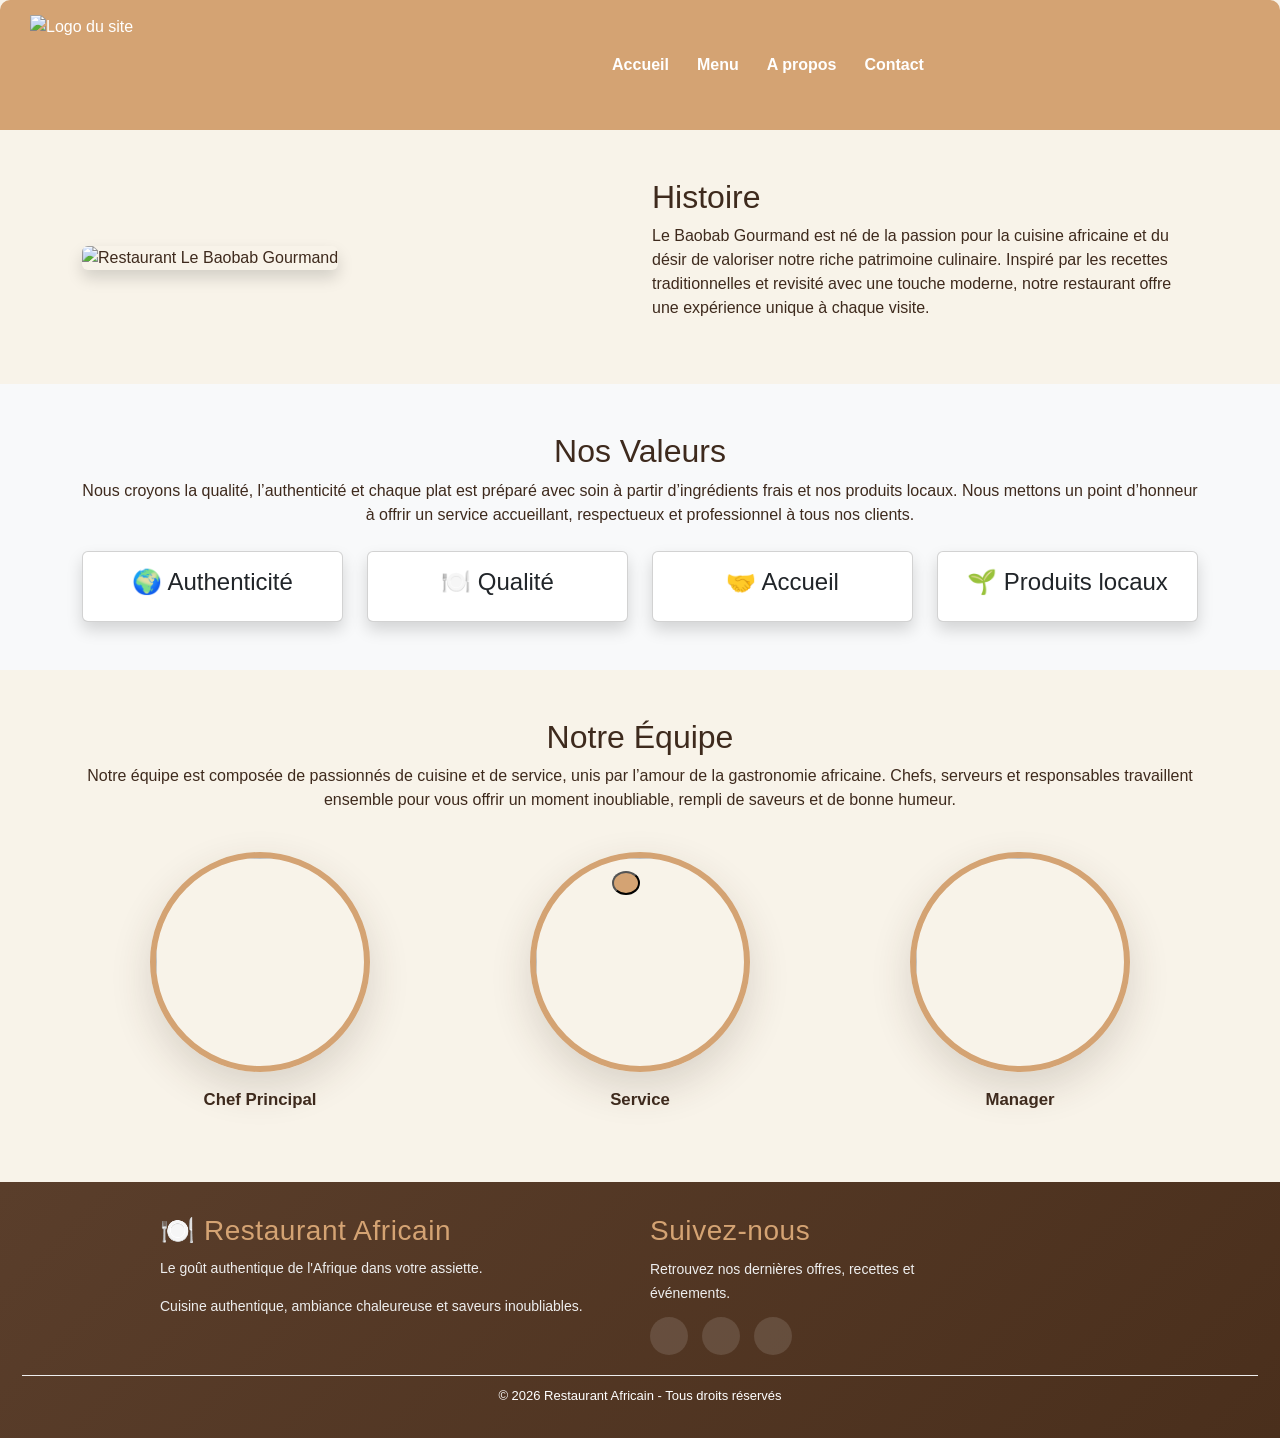
==== about.html @ 463baeea "Add files via upload" ====
<!DOCTYPE html>
<html lang="fr">
<head>
    <meta charset="UTF-8">
    <meta name="viewport" content="width=device-width, initial-scale=1.0">
    <title>Restaurant Africain</title>
    <link href="https://cdn.jsdelivr.net/npm/bootstrap@5.3.0/dist/css/bootstrap.min.css" rel="stylesheet">
    <link rel="stylesheet" href="about.css">
    <link href="https://fonts.googleapis.com/icon?family=Material+Icons" rel="stylesheet">
</head>
<body>
<header class="header">
    <div class="logo">
            <img src="images/logo.png" alt="Logo du site"/>
	</div>
    <nav>
        <a href="index.html">Accueil</a>
        <a href="menu.html">Menu</a>
        <a href="about.html">A propos</a>
        <a href="contact.html">Contact</a>
    </nav>
</header>

<section class="container py-5 histoire-section">
    <div class="row align-items-center">
        <div class="col-md-6">
            <img src="images/resto.jpg" class="img-fluid rounded shadow histoire-img" alt="Restaurant Le Baobab Gourmand">
        </div>
        <div class="col-md-6">
            <h2>Histoire</h2>
            <p>Le Baobab Gourmand est né de la passion pour la cuisine africaine et du désir de valoriser notre riche patrimoine culinaire. Inspiré par les recettes traditionnelles et revisité avec une touche moderne, notre restaurant offre une expérience unique à chaque visite.</p>
        </div>
    </div>
</section>

<section class="bg-light py-5 text-center">
    <div class="container">
        <h2>Nos Valeurs</h2>
           <p>Nous croyons  la qualité, l’authenticité et chaque plat est préparé avec soin à partir d’ingrédients frais et  nos produits locaux. Nous mettons un point d’honneur à offrir un service accueillant, respectueux et professionnel à tous nos clients.</p>

        <div class="row mt-4">
            <div class="col-md-3">
                <div class="card p-3 shadow value-card">
                    <h4>🌍 Authenticité</h4>
                </div>
            </div>

            <div class="col-md-3">
                <div class="card p-3 shadow value-card">
                    <h4>🍽️ Qualité</h4>
                </div>
            </div>

            <div class="col-md-3">
                <div class="card p-3 shadow value-card">
                    <h4>🤝 Accueil</h4>
                </div>
            </div>

            <div class="col-md-3">
                <div class="card p-3 shadow value-card">
                    <h4>🌱 Produits locaux</h4>
                </div>
            </div>
        </div>
    </div>
</section>


<section class="container py-5 text-center">
    <h2>Notre Équipe</h2>
      <p>Notre équipe est composée de passionnés de cuisine et de service, unis par l’amour de la gastronomie africaine. Chefs, serveurs et responsables travaillent ensemble pour vous offrir un moment inoubliable, rempli de saveurs et de bonne humeur.</p>

    <div class="row mt-4 justify-content-center">
        <div class="col-md-4 team-member">
            <img src="images/chef.jpg" class="rounded-circle team-img">
            <h5>Chef Principal</h5>
        </div>

        <div class="col-md-4 team-member">
            <img src="images/serveur.jpg" class="rounded-circle team-img">
            <h5>Service</h5>
        </div>

        <div class="col-md-4 team-member">
            <img src="images/manageur.jpg" class="rounded-circle team-img">
            <h5>Manager</h5>
        </div>
    </div>
</section>

<footer class="footer">

  <div class="footer-container footer-small">


    <div class="footer-box footer-brand">
      <h3>🍽️ Restaurant Africain</h3>
      <p>Le goût authentique de l'Afrique dans votre assiette.</p>
      <p class="footer-tagline">Cuisine authentique, ambiance chaleureuse et saveurs inoubliables.</p>
    </div>

    <div class="footer-box footer-social-box">
      <h3>Suivez-nous</h3>
      <p class="footer-social-text">Retrouvez nos dernières offres, recettes et événements.</p>
      <div class="footer-social footer-social-row">
        <a href="#" aria-label="Instagram"><i class="fa-brands fa-instagram"></i></a>
        <a href="#" aria-label="TikTok"><i class="fa-brands fa-tiktok"></i></a>
        <a href="#" aria-label="WhatsApp"><i class="fa-brands fa-whatsapp"></i></a>
      </div>
    </div>

  </div>

  <div class="footer-bottom">
    <p>© 2026 Restaurant Africain - Tous droits réservés</p>
  </div>
<button id="btnTop" aria-label="Retour en haut">
    <i class="bi bi-arrow-up"></i>
  </button>
</footer>
<script src="js/script.js"></script>
</body>
</html>
---- about.css ----
body {
    margin: 0;
    font-family: Arial, sans-serif;
    background-color: #f8f3e9;
    color: #3e2a1d;
}

.header{
    display:flex;
    align-items: center;
    padding: 15px 30px;
    background-color: #d4a373;
    color: white;
    border-radius: 10px  10px 0px 0px;
    min-height: 70px;
    gap: 16px;
    flex-wrap: wrap;
}
header .logo img {
    height: 100px; 
    width: 250px;
    display: block;
}
.header nav {
    display: flex;
    gap: 28px;
    position: absolute;
    left: 60%;
    transform: translateX(-50%);
}
.header a {
    color: white;
    text-decoration: none;
    font-weight: 600;
}

.hero {
    padding: 80px 0;
    background-color: #5a3e2b;
    color: white;
}

.hero h1 {
    font-size: 2.8rem;
    margin-bottom: 14px;
}

.hero p {
    font-size: 1.05rem;
    max-width: 640px;
    margin: 0 auto;
    color: #f7e7cf;
}

.histoire-section {
    padding-top: 40px;
    padding-bottom: 60px;
}

.histoire-img {
    width: 100%;
    max-width: 100%;
    border-radius: 24px;
    box-shadow: 0 24px 50px rgba(62, 42, 29, 0.18);
}

.team-img {
    width: 220px;
    height: 220px;
    object-fit: cover;
    display: block;
    margin: 0 auto 18px;
    border-radius: 50%;
    border: 6px solid #d4a373;
    box-shadow: 0 16px 40px rgba(62, 42, 29, 0.16);
}

.team-member {
    text-align: center;
    padding: 16px;
}

.team-member h5 {
    margin-top: 10px;
    font-size: 1.05rem;
    font-weight: 700;
}

@media (max-width: 768px) {
    .team-img {
        width: 180px;
        height: 180px;
    }
}

.header a{
    color: white;
    text-decoration: none;
    font-weight: 600;
}

.footer {
  background: linear-gradient(135deg, #5a3e2b 0%, #4a2f1c 100%);
  color: white;
  padding: 32px 22px 16px;
}

.footer-container {
  display: flex;
  justify-content: space-between;
  align-items: flex-start;
  flex-wrap: wrap;
  gap: 20px;
  max-width: 960px;
  margin: 0 auto;
}

.footer-box {
  flex: 1 1 280px;
  min-width: 240px;
}

.footer-box h3 {
  margin-bottom: 10px;
  color: #d4a373;
  letter-spacing: 0.02em;
}

.footer-box p,
.footer-box a {
  font-size: 14px;
  color: #eee;
  text-decoration: none;
}

.footer-tagline {
  margin-top: 12px;
  color: #f0d2a0;
  font-size: 13px;
  line-height: 1.6;
}

.footer-social-text {
  margin: 0 0 12px;
  max-width: 320px;
  line-height: 1.7;
  color: #f1d9ad;
}

.footer-social {
  display: flex;
  align-items: center;
  gap: 14px;
}

.footer-social-row {
  justify-content: flex-start;
}

.footer-social a {
  display: inline-flex;
  align-items: center;
  justify-content: center;
  width: 38px;
  height: 38px;
  border-radius: 50%;
  background: rgba(255, 255, 255, 0.12);
  color: #eee;
  text-decoration: none;
  font-size: 1.1rem;
  transition: background 0.2s ease, transform 0.2s ease;
}

.footer-social a:hover {
  background: rgba(255, 255, 255, 0.22);
  color: #fff;
  transform: translateY(-1px);
}

.footer-bottom {
  text-align: center;
  margin-top: 20px;
  border-top: 1px solid #eee;
  padding-top: 10px;
  font-size: 13px;
}
#btnTop {
    position: fixed;
    bottom: 5px;
    right: 50%;
    position:center;
    background: #d4a373;
    padding: 10px 12px;
    border-radius: 50%;
    cursor: pointer;
    font-size: 18px;
    
}
#btnTop.visible {opacity: 1; visibility: visible;}
#btnTop:hover{ background: #d4a373;
  transform: translatey(-4px);
}
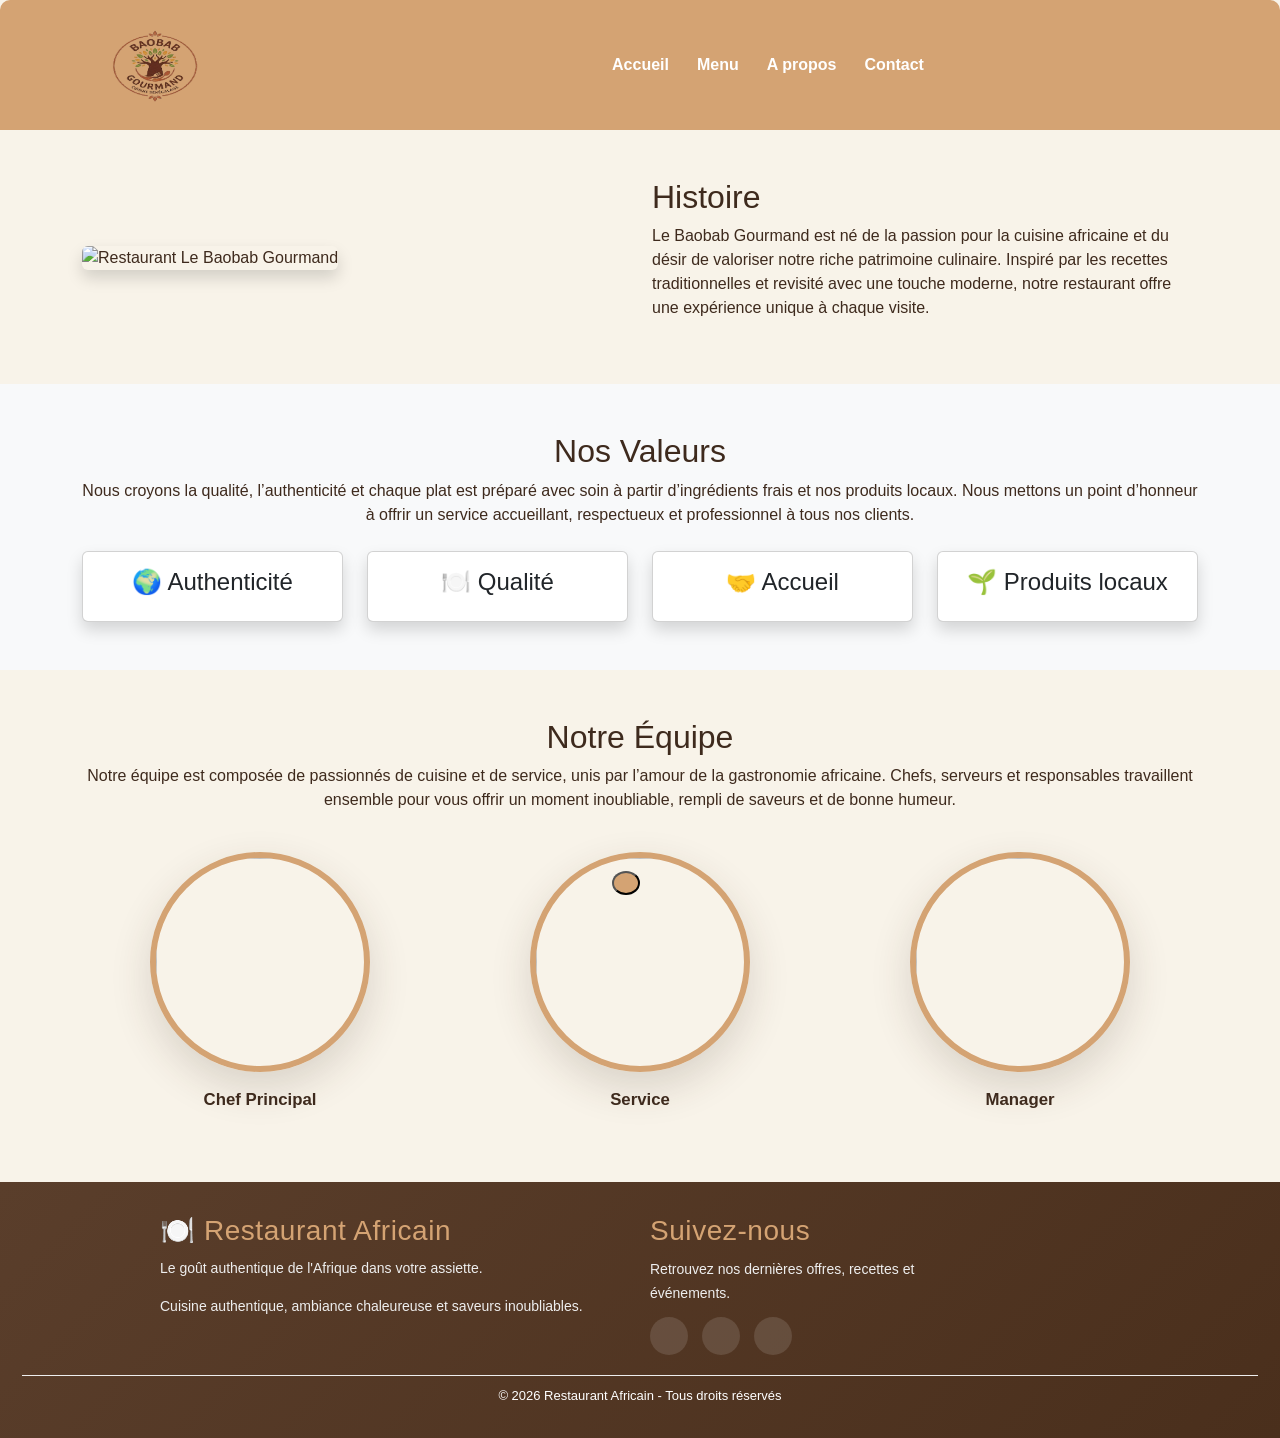
==== commit 5dccc674: "Update about.html" ====
--- a/about.html
+++ b/about.html
@@ -12,7 +12,7 @@
 <body>
 <header class="header">
     <div class="logo">
-            <img src="images/logo.png" alt="Logo du site"/>
+            <img src="logo.png" alt="Logo du site"/>
 	</div>
     <nav>
         <a href="index.html">Accueil</a>
@@ -122,4 +122,4 @@
 </footer>
 <script src="js/script.js"></script>
 </body>
-</html>+</html>
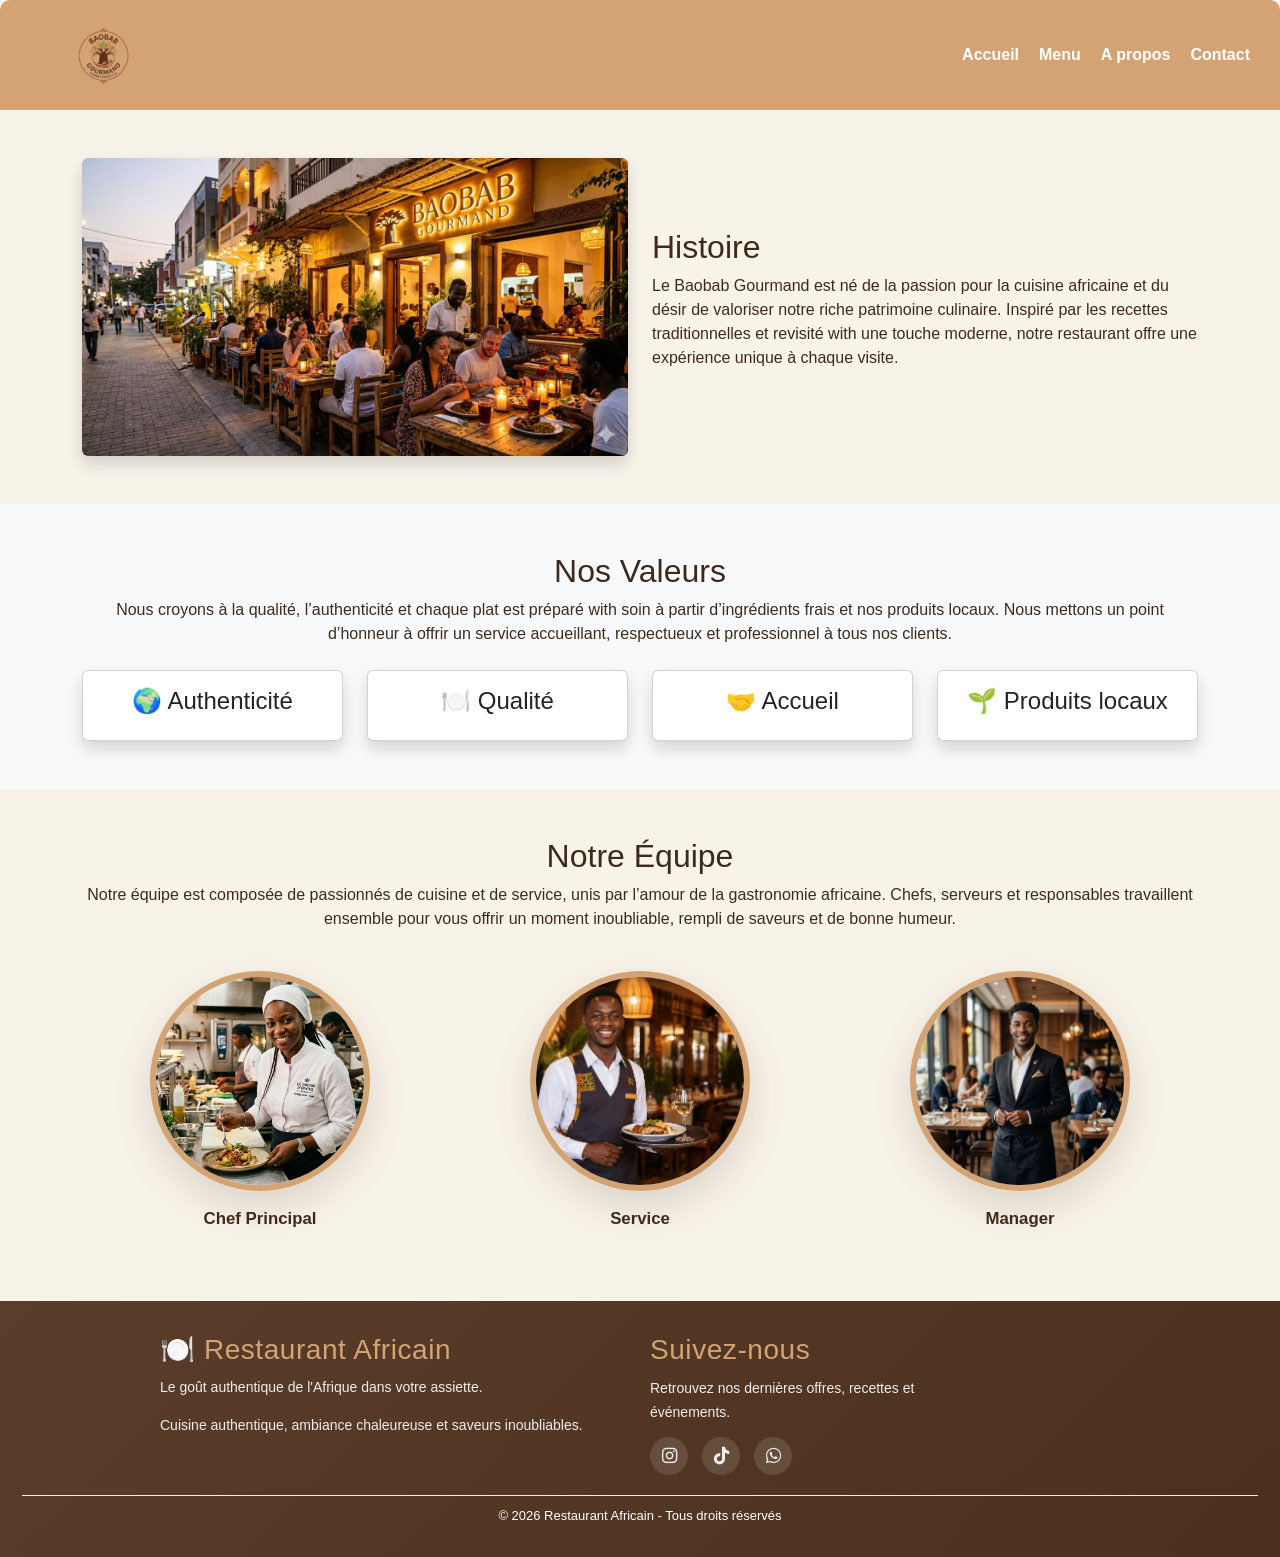
==== commit 990997f2: "fixing all" ====
--- a/about.html
+++ b/about.html
@@ -1,11 +1,12 @@
-
- <!DOCTYPE html>
+<!DOCTYPE html>
 <html lang="fr">
 <head>
     <meta charset="UTF-8">
     <meta name="viewport" content="width=device-width, initial-scale=1.0">
     <title>Restaurant Africain</title>
     <link href="https://cdn.jsdelivr.net/npm/bootstrap@5.3.0/dist/css/bootstrap.min.css" rel="stylesheet">
+    <link rel="stylesheet" href="https://cdn.jsdelivr.net/npm/bootstrap-icons@1.11.3/font/bootstrap-icons.min.css">
+    <link rel="stylesheet" href="https://cdnjs.cloudflare.com/ajax/libs/font-awesome/6.5.1/css/all.min.css">
     <link rel="stylesheet" href="about.css">
     <link href="https://fonts.googleapis.com/icon?family=Material+Icons" rel="stylesheet">
 </head>
@@ -25,11 +26,11 @@
 <section class="container py-5 histoire-section">
     <div class="row align-items-center">
         <div class="col-md-6">
-            <img src="images/resto.jpg" class="img-fluid rounded shadow histoire-img" alt="Restaurant Le Baobab Gourmand">
+            <img src="resto.jpg" class="img-fluid rounded shadow histoire-img" alt="Restaurant Le Baobab Gourmand">
         </div>
         <div class="col-md-6">
             <h2>Histoire</h2>
-            <p>Le Baobab Gourmand est né de la passion pour la cuisine africaine et du désir de valoriser notre riche patrimoine culinaire. Inspiré par les recettes traditionnelles et revisité avec une touche moderne, notre restaurant offre une expérience unique à chaque visite.</p>
+            <p>Le Baobab Gourmand est né de la passion pour la cuisine africaine et du désir de valoriser notre riche patrimoine culinaire. Inspiré par les recettes traditionnelles et revisité with une touche moderne, notre restaurant offre une expérience unique à chaque visite.</p>
         </div>
     </div>
 </section>
@@ -37,7 +38,7 @@
 <section class="bg-light py-5 text-center">
     <div class="container">
         <h2>Nos Valeurs</h2>
-           <p>Nous croyons  la qualité, l’authenticité et chaque plat est préparé avec soin à partir d’ingrédients frais et  nos produits locaux. Nous mettons un point d’honneur à offrir un service accueillant, respectueux et professionnel à tous nos clients.</p>
+           <p>Nous croyons à la qualité, l’authenticité et chaque plat est préparé with soin à partir d’ingrédients frais et nos produits locaux. Nous mettons un point d’honneur à offrir un service accueillant, respectueux et professionnel à tous nos clients.</p>
 
         <div class="row mt-4">
             <div class="col-md-3">
@@ -74,27 +75,24 @@
 
     <div class="row mt-4 justify-content-center">
         <div class="col-md-4 team-member">
-            <img src="images/chef.jpg" class="rounded-circle team-img">
+            <img src="chef.jpg" class="rounded-circle team-img">
             <h5>Chef Principal</h5>
         </div>
 
         <div class="col-md-4 team-member">
-            <img src="images/serveur.jpg" class="rounded-circle team-img">
+            <img src="serveur.jpg" class="rounded-circle team-img">
             <h5>Service</h5>
         </div>
 
         <div class="col-md-4 team-member">
-            <img src="images/manageur.jpg" class="rounded-circle team-img">
+            <img src="manageur.jpg" class="rounded-circle team-img">
             <h5>Manager</h5>
         </div>
     </div>
 </section>
 
 <footer class="footer">
-
   <div class="footer-container footer-small">
-
-
     <div class="footer-box footer-brand">
       <h3>🍽️ Restaurant Africain</h3>
       <p>Le goût authentique de l'Afrique dans votre assiette.</p>
@@ -110,16 +108,15 @@
         <a href="#" aria-label="WhatsApp"><i class="fa-brands fa-whatsapp"></i></a>
       </div>
     </div>
-
   </div>
 
   <div class="footer-bottom">
     <p>© 2026 Restaurant Africain - Tous droits réservés</p>
   </div>
-<button id="btnTop" aria-label="Retour en haut">
+  <button id="btnTop" aria-label="Retour en haut">
     <i class="bi bi-arrow-up"></i>
   </button>
 </footer>
-<script src="js/script.js"></script>
+<script src="script.js"></script>
 </body>
 </html>
--- a/about.css
+++ b/about.css
@@ -5,33 +5,39 @@
     color: #3e2a1d;
 }
 
-.header{
-    display:flex;
+.header {
+    display: flex;
+    justify-content: space-between;
     align-items: center;
     padding: 15px 30px;
     background-color: #d4a373;
     color: white;
-    border-radius: 10px  10px 0px 0px;
+    border-radius: 10px 10px 0px 0px;
     min-height: 70px;
     gap: 16px;
     flex-wrap: wrap;
 }
+
 header .logo img {
-    height: 100px; 
-    width: 250px;
+    height: 80px;
+    width: auto;
     display: block;
 }
+
 .header nav {
     display: flex;
-    gap: 28px;
-    position: absolute;
-    left: 60%;
-    transform: translateX(-50%);
-}
+    gap: 20px;
+}
+
 .header a {
     color: white;
     text-decoration: none;
     font-weight: 600;
+    transition: color 0.3s;
+}
+
+.header a:hover {
+    color: #5a3e2b;
 }
 
 .hero {
@@ -87,16 +93,21 @@
 }
 
 @media (max-width: 768px) {
+    .header {
+        flex-direction: column;
+        padding: 15px;
+    }
+
+    .header nav {
+        width: 100%;
+        justify-content: center;
+        gap: 15px;
+    }
+
     .team-img {
         width: 180px;
         height: 180px;
     }
-}
-
-.header a{
-    color: white;
-    text-decoration: none;
-    font-weight: 600;
 }
 
 .footer {
@@ -151,10 +162,6 @@
   display: flex;
   align-items: center;
   gap: 14px;
-}
-
-.footer-social-row {
-  justify-content: flex-start;
 }
 
 .footer-social a {
@@ -184,19 +191,35 @@
   padding-top: 10px;
   font-size: 13px;
 }
+
 #btnTop {
     position: fixed;
-    bottom: 5px;
-    right: 50%;
-    position:center;
+    bottom: 20px;
+    right: 20px;
     background: #d4a373;
-    padding: 10px 12px;
+    color: white;
+    width: 45px;
+    height: 45px;
+    border: none;
     border-radius: 50%;
     cursor: pointer;
-    font-size: 18px;
-    
-}
-#btnTop.visible {opacity: 1; visibility: visible;}
-#btnTop:hover{ background: #d4a373;
-  transform: translatey(-4px);
-} 
+    font-size: 20px;
+    display: flex;
+    align-items: center;
+    justify-content: center;
+    box-shadow: 0 4px 10px rgba(0,0,0,0.2);
+    opacity: 0;
+    visibility: hidden;
+    transition: all 0.3s;
+    z-index: 1000;
+}
+
+#btnTop.visible {
+    opacity: 1;
+    visibility: visible;
+}
+
+#btnTop:hover {
+    background: #5a3e2b;
+    transform: translateY(-4px);
+}
